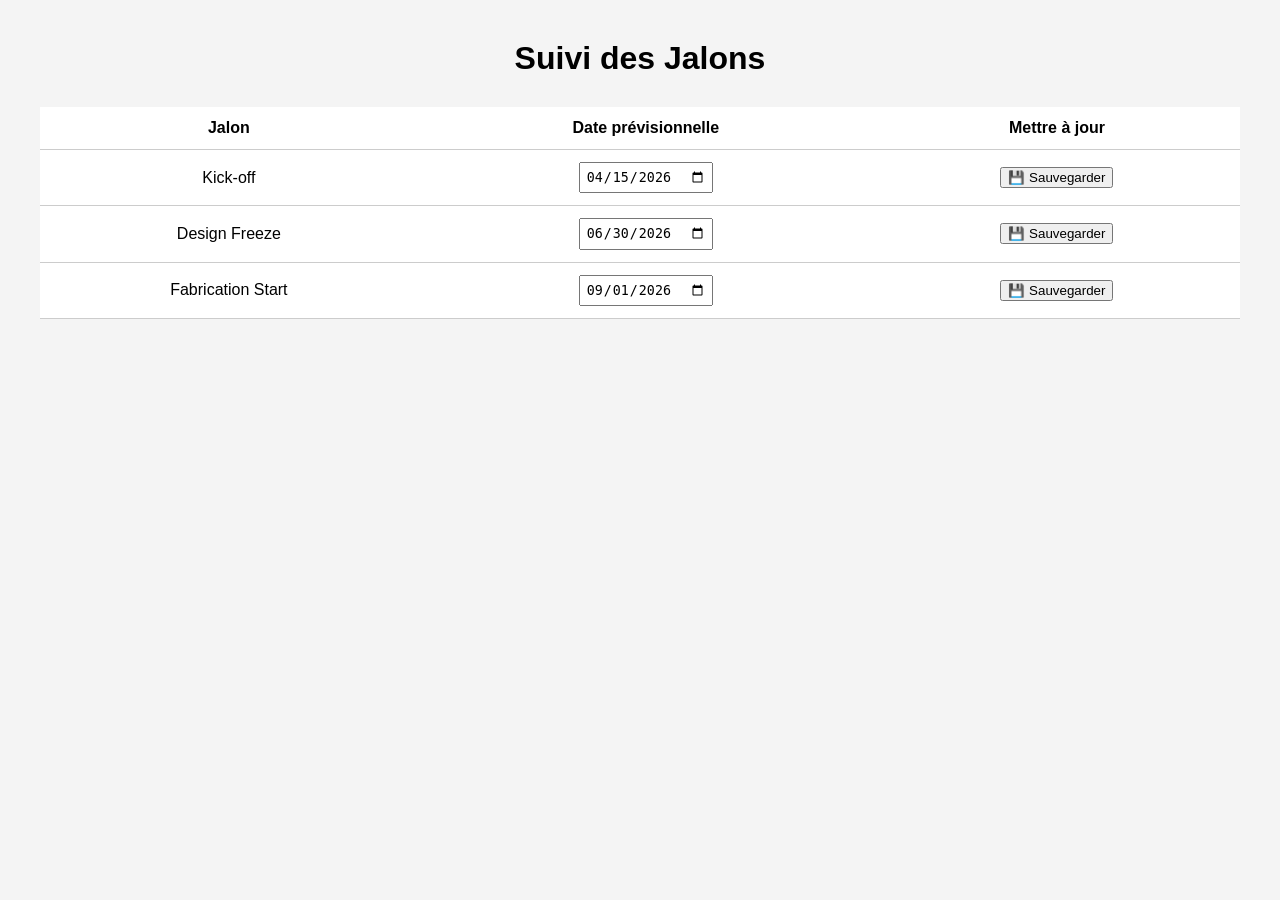
==== index.html @ 9afa563b "Add files via upload" ====
<!DOCTYPE html>
<html lang="fr">
<head>
    <meta charset="UTF-8">
    <meta name="viewport" content="width=device-width, initial-scale=1.0">
    <title>Suivi Jalons Planning</title>
    <link rel="stylesheet" href="style.css">
</head>
<body>

    <h1>Suivi des Jalons</h1>

    <table id="jalonsTable">
        <thead>
            <tr>
                <th>Jalon</th>
                <th>Date prévisionnelle</th>
                <th>Mettre à jour</th>
            </tr>
        </thead>
        <tbody>
            <!-- Les lignes seront générées automatiquement par JavaScript -->
        </tbody>
    </table>

    <script src="script.js"></script>
</body>
</html>
---- style.css ----
body {
    font-family: Arial, sans-serif;
    margin: 40px;
    background: #f4f4f4;
}

h1 {
    text-align: center;
    margin-bottom: 30px;
}

table {
    width: 100%;
    border-collapse: collapse;
    background: white;
}

th, td {
    padding: 12px;
    border-bottom: 1px solid #ccc;
    text-align: center;
}

input[type="date"] {
    padding: 5px;
}
``
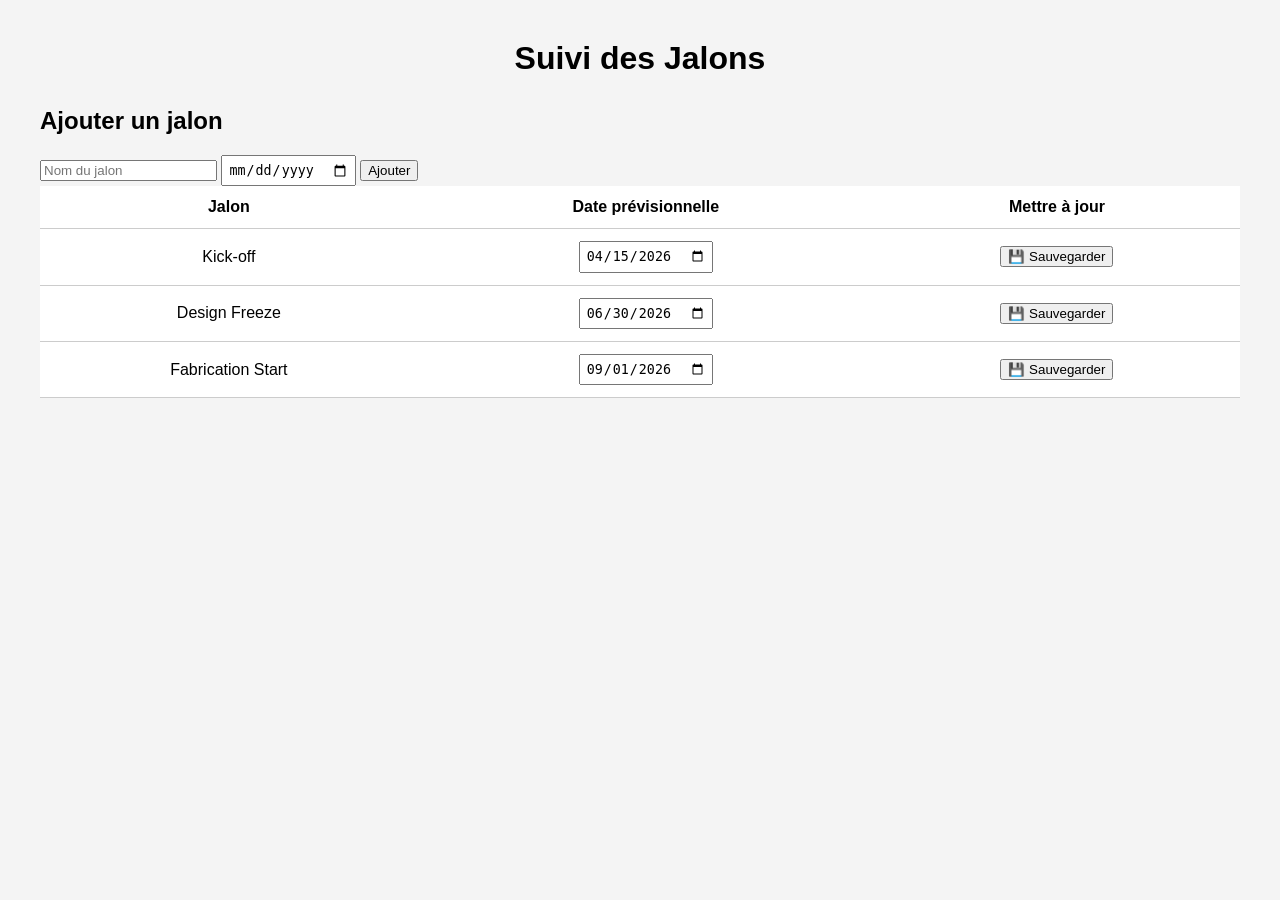
==== commit 6064ead4: "Add files via upload" ====
--- a/index.html
+++ b/index.html
@@ -9,6 +9,13 @@
 <body>
 
     <h1>Suivi des Jalons</h1>
+    <h2>Ajouter un jalon</h2>
+    <div id="addForm">
+    <input id="newName" type="text" placeholder="Nom du jalon">
+    <input id="newDate" type="date">
+    <button onclick="addJalon()">Ajouter</button>
+</div>
+
 
     <table id="jalonsTable">
         <thead>
--- a/style.css
+++ b/style.css
@@ -24,4 +24,3 @@
 input[type="date"] {
     padding: 5px;
 }
-``
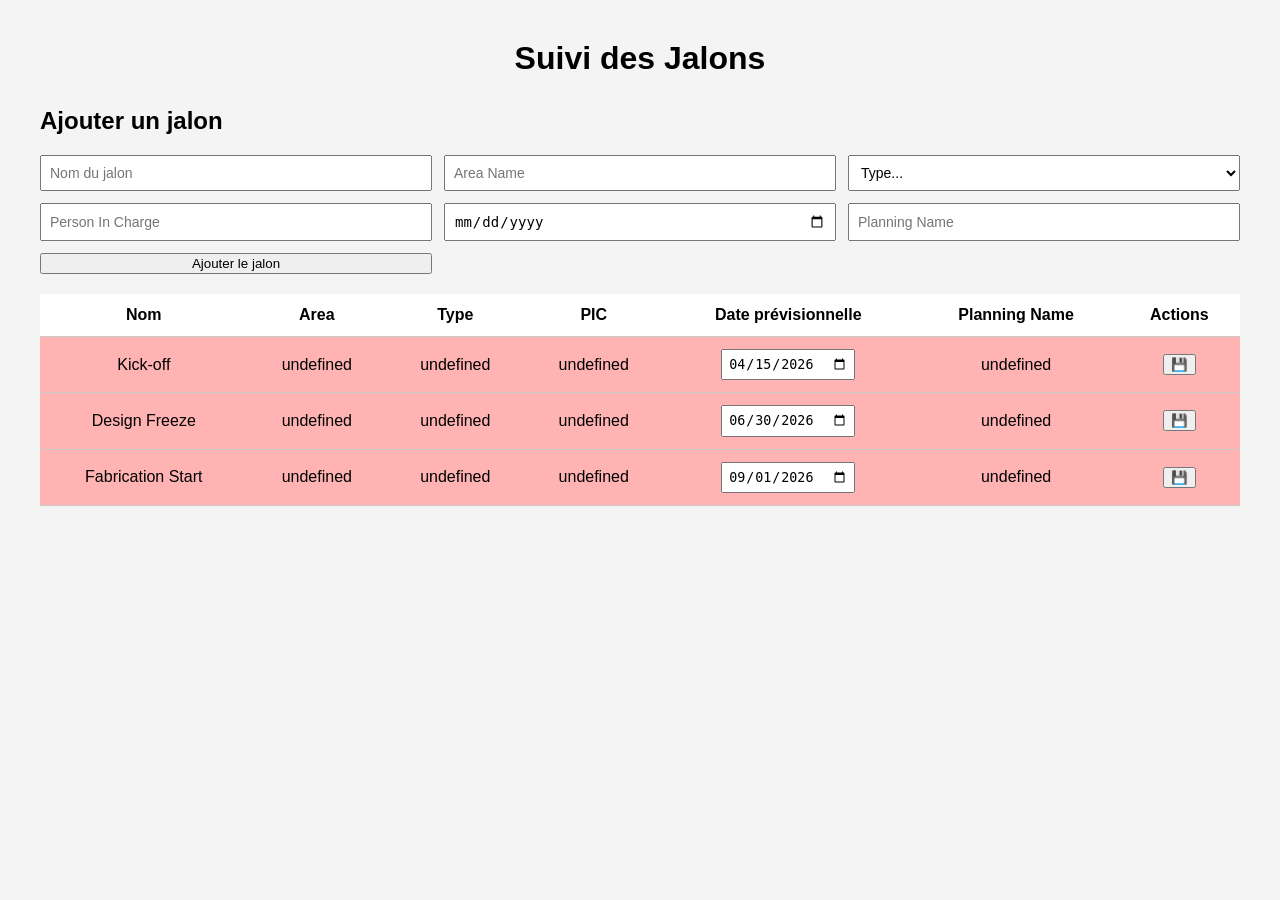
==== commit e71582ed: "Add files via upload" ====
--- a/index.html
+++ b/index.html
@@ -10,21 +10,45 @@
 
     <h1>Suivi des Jalons</h1>
     <h2>Ajouter un jalon</h2>
-    <div id="addForm">
+    
+<div id="addForm">
     <input id="newName" type="text" placeholder="Nom du jalon">
+
+    <input id="newArea" type="text" placeholder="Area Name">
+
+    <select id="newType">
+        <option value="">Type...</option>
+        <option value="Engineering">Engineering</option>
+        <option value="Procurement">Procurement</option>
+        <option value="Construction">Construction</option>
+        <option value="Commissioning">Commissioning</option>
+    </select>
+
+    <input id="newPIC" type="text" placeholder="Person In Charge">
+
     <input id="newDate" type="date">
-    <button onclick="addJalon()">Ajouter</button>
+
+    <input id="newPlanning" type="text" placeholder="Planning Name">
+
+    <button onclick="addJalon()">Ajouter le jalon</button>
 </div>
 
 
+
     <table id="jalonsTable">
-        <thead>
-            <tr>
-                <th>Jalon</th>
-                <th>Date prévisionnelle</th>
-                <th>Mettre à jour</th>
-            </tr>
-        </thead>
+        
+<thead>
+    <tr>
+        <th>Nom</th>
+        <th>Area</th>
+        <th>Type</th>
+        <th>PIC</th>
+        <th>Date prévisionnelle</th>
+        <th>Planning Name</th>
+        <th>Actions</th>
+    </tr>
+</thead>
+
         <tbody>
             <!-- Les lignes seront générées automatiquement par JavaScript -->
         </tbody>
--- a/style.css
+++ b/style.css
@@ -24,3 +24,15 @@
 input[type="date"] {
     padding: 5px;
 }
+
+#addForm {
+    display: grid;
+    grid-template-columns: repeat(3, 1fr);
+    gap: 12px;
+    margin-bottom: 20px;
+}
+
+#addForm input, #addForm select {
+    padding: 8px;
+    font-size: 14px;
+}
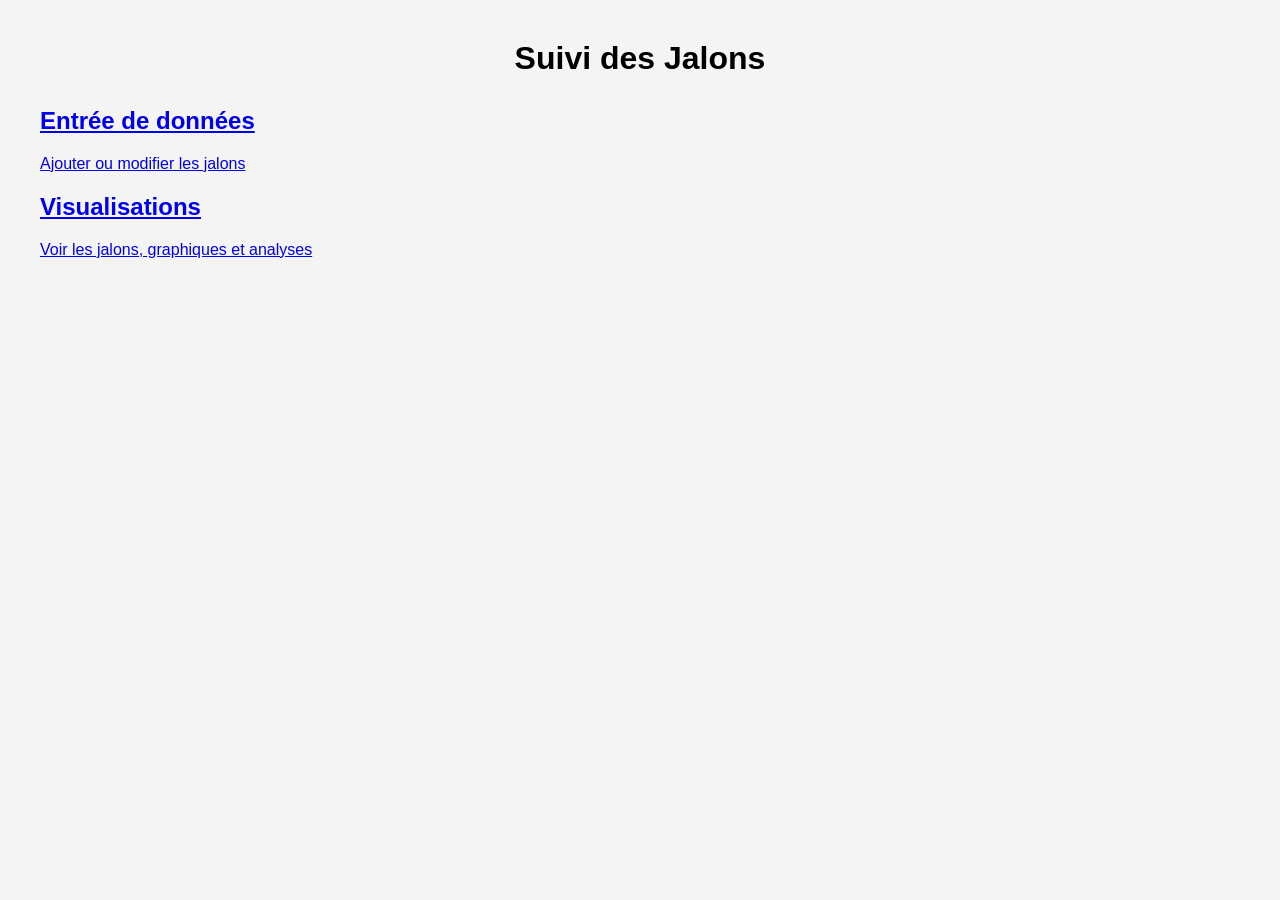
==== commit a19d46f2: "Add files via upload" ====
--- a/index.html
+++ b/index.html
@@ -1,59 +1,32 @@
+
 <!DOCTYPE html>
 <html lang="fr">
 <head>
     <meta charset="UTF-8">
     <meta name="viewport" content="width=device-width, initial-scale=1.0">
-    <title>Suivi Jalons Planning</title>
+    <title>Accueil - Suivi Jalons</title>
     <link rel="stylesheet" href="style.css">
 </head>
+
 <body>
 
-    <h1>Suivi des Jalons</h1>
-    <h2>Ajouter un jalon</h2>
-    
-<div id="addForm">
-    <input id="newName" type="text" placeholder="Nom du jalon">
+    <div class="homepage-container">
+        <h1>Suivi des Jalons</h1>
 
-    <input id="newArea" type="text" placeholder="Area Name">
+        <div class="card-container">
 
-    <select id="newType">
-        <option value="">Type...</option>
-        <option value="Engineering">Engineering</option>
-        <option value="Procurement">Procurement</option>
-        <option value="Construction">Construction</option>
-        <option value="Commissioning">Commissioning</option>
-    </select>
+            <a href="input.html" class="home-card">
+                <h2>Entrée de données</h2>
+                <p>Ajouter ou modifier les jalons</p>
+            </a>
 
-    <input id="newPIC" type="text" placeholder="Person In Charge">
+            <a href="visualisation.html" class="home-card">
+                <h2>Visualisations</h2>
+                <p>Voir les jalons, graphiques et analyses</p>
+            </a>
 
-    <input id="newDate" type="date">
+        </div>
+    </div>
 
-    <input id="newPlanning" type="text" placeholder="Planning Name">
-
-    <button onclick="addJalon()">Ajouter le jalon</button>
-</div>
-
-
-
-    <table id="jalonsTable">
-        
-<thead>
-    <tr>
-        <th>Nom</th>
-        <th>Area</th>
-        <th>Type</th>
-        <th>PIC</th>
-        <th>Date prévisionnelle</th>
-        <th>Planning Name</th>
-        <th>Actions</th>
-    </tr>
-</thead>
-
-        <tbody>
-            <!-- Les lignes seront générées automatiquement par JavaScript -->
-        </tbody>
-    </table>
-
-    <script src="script.js"></script>
 </body>
-</html>+</html>
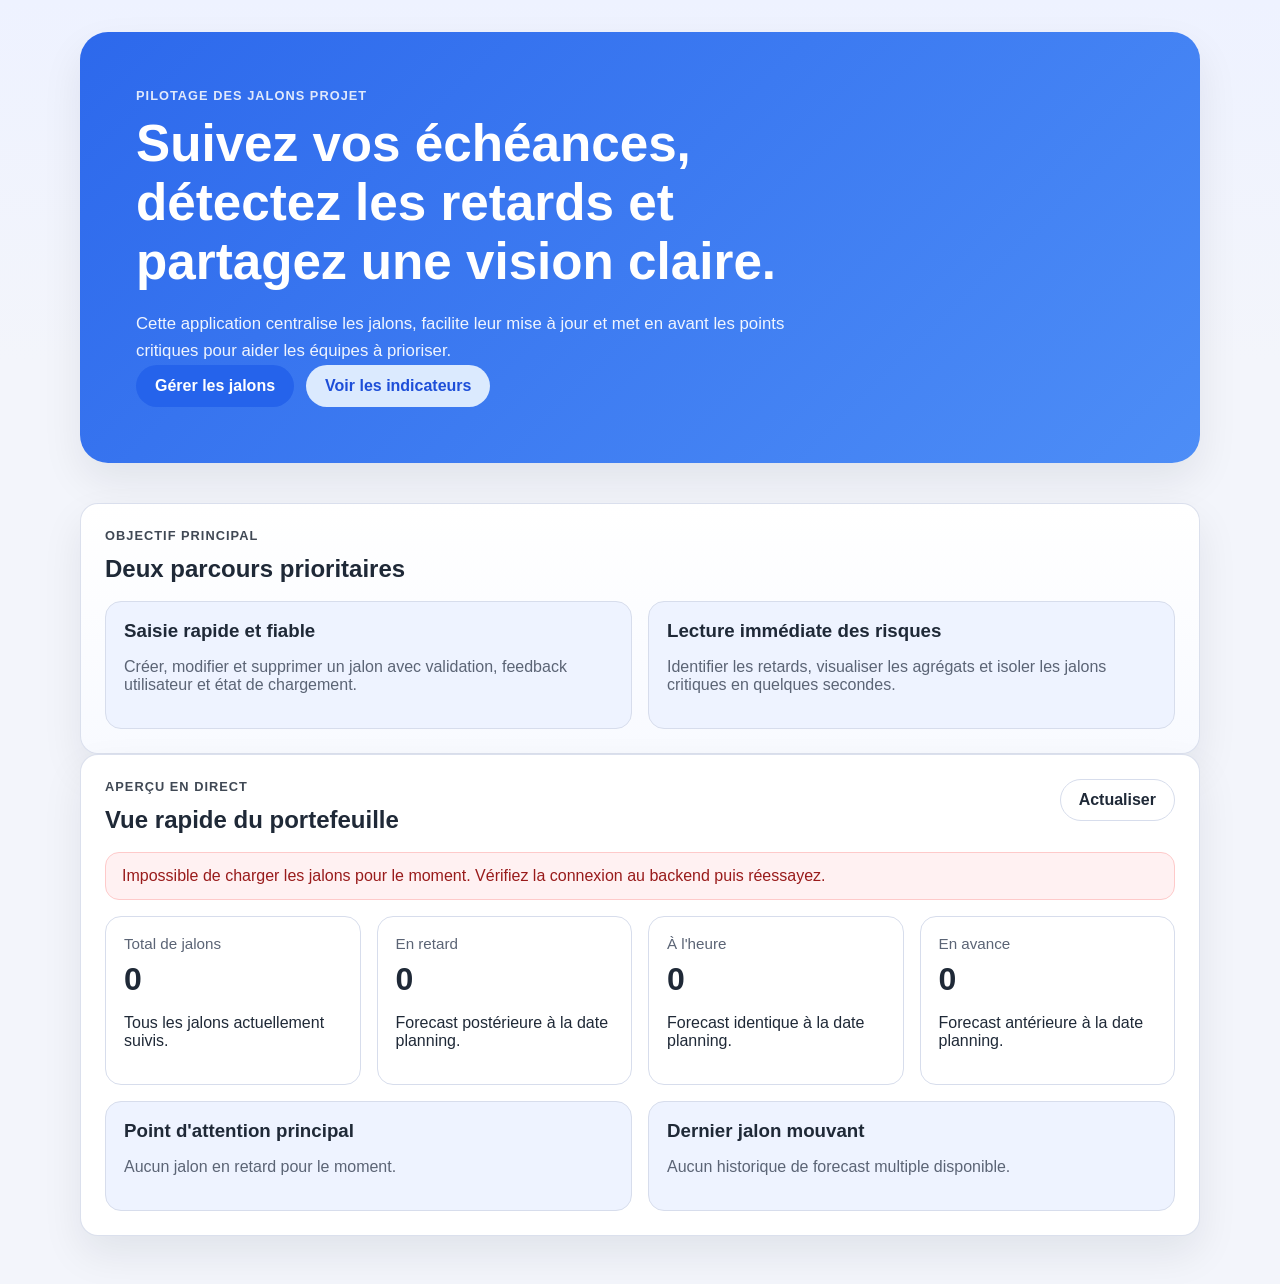
==== commit 8cfba7ad: "Implement first pass website improvements Agent-Logs-Url: https://github.com/Asilabyg/planning-jalon" ====
--- a/index.html
+++ b/index.html
@@ -1,32 +1,60 @@
-
-<!DOCTYPE html>
-<html lang="fr">
-<head>
-    <meta charset="UTF-8">
-    <meta name="viewport" content="width=device-width, initial-scale=1.0">
-    <title>Accueil - Suivi Jalons</title>
-    <link rel="stylesheet" href="style.css">
-</head>
-
-<body>
-
-    <div class="homepage-container">
-        <h1>Suivi des Jalons</h1>
-
-        <div class="card-container">
-
-            <a href="input.html" class="home-card">
-                <h2>Entrée de données</h2>
-                <p>Ajouter ou modifier les jalons</p>
-            </a>
-
-            <a href="visualisation.html" class="home-card">
-                <h2>Visualisations</h2>
-                <p>Voir les jalons, graphiques et analyses</p>
-            </a>
-
-        </div>
-    </div>
-
-</body>
-</html>
+<!DOCTYPE html>
+<html lang="fr">
+<head>
+    <meta charset="UTF-8">
+    <meta name="viewport" content="width=device-width, initial-scale=1.0">
+    <title>Accueil - Suivi des Jalons</title>
+    <link rel="stylesheet" href="style.css">
+</head>
+<body data-page="home">
+    <header class="site-header hero-header">
+        <div class="hero-shell">
+            <p class="eyebrow">Pilotage des jalons projet</p>
+            <h1>Suivez vos échéances, détectez les retards et partagez une vision claire.</h1>
+            <p class="hero-text">
+                Cette application centralise les jalons, facilite leur mise à jour et met en avant les points critiques pour aider les équipes à prioriser.
+            </p>
+            <div class="hero-actions">
+                <a class="button button-primary" href="input.html">Gérer les jalons</a>
+                <a class="button button-secondary" href="visualisation.html">Voir les indicateurs</a>
+            </div>
+        </div>
+    </header>
+
+    <main class="page-shell">
+        <section class="panel panel-highlight" aria-labelledby="priorities-title">
+            <div class="panel-heading">
+                <div>
+                    <p class="section-kicker">Objectif principal</p>
+                    <h2 id="priorities-title">Deux parcours prioritaires</h2>
+                </div>
+            </div>
+            <div class="feature-grid">
+                <article class="feature-card">
+                    <h3>Saisie rapide et fiable</h3>
+                    <p>Créer, modifier et supprimer un jalon avec validation, feedback utilisateur et état de chargement.</p>
+                </article>
+                <article class="feature-card">
+                    <h3>Lecture immédiate des risques</h3>
+                    <p>Identifier les retards, visualiser les agrégats et isoler les jalons critiques en quelques secondes.</p>
+                </article>
+            </div>
+        </section>
+
+        <section class="panel" aria-labelledby="overview-title">
+            <div class="panel-heading panel-heading-wrap">
+                <div>
+                    <p class="section-kicker">Aperçu en direct</p>
+                    <h2 id="overview-title">Vue rapide du portefeuille</h2>
+                </div>
+                <button id="refreshOverviewButton" class="button button-ghost" type="button">Actualiser</button>
+            </div>
+            <div id="globalMessage" class="feedback hidden" role="status" aria-live="polite"></div>
+            <div id="homeOverview" class="summary-grid" aria-live="polite"></div>
+            <div id="homeHighlights" class="insight-grid"></div>
+        </section>
+    </main>
+
+    <script src="script.js"></script>
+</body>
+</html>
--- a/style.css
+++ b/style.css
@@ -1,38 +1,507 @@
-body {
-    font-family: Arial, sans-serif;
-    margin: 40px;
-    background: #f4f4f4;
-}
-
-h1 {
-    text-align: center;
-    margin-bottom: 30px;
-}
-
-table {
-    width: 100%;
-    border-collapse: collapse;
-    background: white;
-}
-
-th, td {
-    padding: 12px;
-    border-bottom: 1px solid #ccc;
-    text-align: center;
-}
-
-input[type="date"] {
-    padding: 5px;
-}
-
-#addForm {
-    display: grid;
-    grid-template-columns: repeat(3, 1fr);
-    gap: 12px;
-    margin-bottom: 20px;
-}
-
-#addForm input, #addForm select {
-    padding: 8px;
-    font-size: 14px;
-}
+:root {
+    --bg: #f3f5fb;
+    --panel: #ffffff;
+    --panel-alt: #eef3ff;
+    --text: #1f2937;
+    --muted: #5b6475;
+    --border: #d7ddec;
+    --primary: #2563eb;
+    --primary-dark: #1d4ed8;
+    --success: #1f8f5f;
+    --warning: #d97706;
+    --danger: #dc2626;
+    --shadow: 0 18px 40px rgba(15, 23, 42, 0.08);
+    --radius: 18px;
+}
+
+* {
+    box-sizing: border-box;
+}
+
+body {
+    margin: 0;
+    font-family: Arial, sans-serif;
+    background: linear-gradient(180deg, #eef2ff 0%, var(--bg) 28%, var(--bg) 100%);
+    color: var(--text);
+}
+
+a {
+    color: inherit;
+}
+
+button,
+input,
+select {
+    font: inherit;
+}
+
+button {
+    cursor: pointer;
+}
+
+.site-header {
+    padding: 32px 24px 0;
+}
+
+.hero-header {
+    padding-bottom: 16px;
+}
+
+.hero-shell,
+.header-bar,
+.page-shell {
+    width: min(1120px, calc(100% - 32px));
+    margin: 0 auto;
+}
+
+.hero-shell {
+    background: linear-gradient(135deg, rgba(37, 99, 235, 0.96), rgba(59, 130, 246, 0.9));
+    color: #fff;
+    border-radius: 28px;
+    padding: 56px;
+    box-shadow: var(--shadow);
+}
+
+.compact-header .header-bar {
+    display: flex;
+    align-items: center;
+    justify-content: space-between;
+    gap: 16px;
+    padding: 0 0 8px;
+}
+
+.eyebrow,
+.section-kicker {
+    margin: 0 0 12px;
+    text-transform: uppercase;
+    letter-spacing: 0.08em;
+    font-size: 0.8rem;
+    font-weight: 700;
+    color: inherit;
+    opacity: 0.85;
+}
+
+.hero-shell h1,
+.header-bar h1 {
+    margin: 0;
+    line-height: 1.15;
+}
+
+.hero-shell h1 {
+    max-width: 760px;
+    font-size: clamp(2.2rem, 4vw, 3.6rem);
+}
+
+.hero-text {
+    max-width: 700px;
+    margin: 18px 0 0;
+    font-size: 1.05rem;
+    line-height: 1.65;
+    color: rgba(255, 255, 255, 0.92);
+}
+
+.hero-actions,
+.header-actions,
+.form-actions,
+.action-group {
+    display: flex;
+    flex-wrap: wrap;
+    gap: 12px;
+}
+
+.page-shell {
+    padding: 24px 0 48px;
+}
+
+.page-stack {
+    display: grid;
+    gap: 20px;
+}
+
+.panel {
+    background: var(--panel);
+    border: 1px solid rgba(215, 221, 236, 0.9);
+    border-radius: var(--radius);
+    padding: 24px;
+    box-shadow: var(--shadow);
+}
+
+.panel-highlight {
+    background: linear-gradient(180deg, #ffffff 0%, #f8faff 100%);
+}
+
+.panel-heading {
+    display: flex;
+    align-items: flex-start;
+    justify-content: space-between;
+    gap: 16px;
+    margin-bottom: 18px;
+}
+
+.panel-heading-wrap {
+    flex-wrap: wrap;
+}
+
+.panel h2,
+.panel h3 {
+    margin: 0;
+}
+
+.button {
+    appearance: none;
+    border: 1px solid transparent;
+    border-radius: 999px;
+    padding: 11px 18px;
+    font-weight: 700;
+    text-decoration: none;
+    transition: transform 0.2s ease, background 0.2s ease, border-color 0.2s ease, color 0.2s ease;
+}
+
+.button:hover,
+.button:focus-visible {
+    transform: translateY(-1px);
+}
+
+.button:focus-visible,
+input:focus-visible,
+select:focus-visible,
+a:focus-visible {
+    outline: 3px solid rgba(37, 99, 235, 0.25);
+    outline-offset: 2px;
+}
+
+.button-primary {
+    background: var(--primary);
+    color: #fff;
+}
+
+.button-primary:hover,
+.button-primary:focus-visible {
+    background: var(--primary-dark);
+}
+
+.button-secondary {
+    background: #dbeafe;
+    color: #1d4ed8;
+}
+
+.button-secondary:hover,
+.button-secondary:focus-visible {
+    background: #bfdbfe;
+}
+
+.button-ghost {
+    background: #fff;
+    border-color: var(--border);
+    color: var(--text);
+}
+
+.button-ghost:hover,
+.button-ghost:focus-visible {
+    border-color: #b7c4e2;
+    background: #f8fbff;
+}
+
+.button-danger {
+    background: #fee2e2;
+    color: #b91c1c;
+}
+
+.button-danger:hover,
+.button-danger:focus-visible {
+    background: #fecaca;
+}
+
+.button[disabled] {
+    opacity: 0.6;
+    cursor: wait;
+    transform: none;
+}
+
+.feature-grid,
+.summary-grid,
+.insight-grid {
+    display: grid;
+    gap: 16px;
+}
+
+.feature-grid,
+.summary-grid {
+    grid-template-columns: repeat(auto-fit, minmax(220px, 1fr));
+}
+
+.insight-grid {
+    grid-template-columns: repeat(auto-fit, minmax(260px, 1fr));
+    margin-top: 16px;
+}
+
+.feature-card,
+.summary-card,
+.summary-panel,
+.insight-card,
+.critical-item {
+    border: 1px solid var(--border);
+    border-radius: 16px;
+    background: var(--panel-alt);
+    padding: 18px;
+}
+
+.feature-card p,
+.insight-card p,
+.summary-panel p,
+.empty-state,
+.list-item-meta,
+.feedback,
+.table-subtext {
+    color: var(--muted);
+}
+
+.summary-card {
+    background: #fff;
+}
+
+.summary-value {
+    display: block;
+    margin-top: 8px;
+    font-size: 2rem;
+    font-weight: 700;
+    color: var(--text);
+}
+
+.summary-label {
+    font-size: 0.95rem;
+    color: var(--muted);
+}
+
+.feedback {
+    border-radius: 14px;
+    padding: 14px 16px;
+    margin-bottom: 16px;
+    border: 1px solid var(--border);
+    background: #f8fafc;
+}
+
+.feedback-success {
+    border-color: #b8e3cc;
+    background: #effcf4;
+    color: #166534;
+}
+
+.feedback-error {
+    border-color: #fecaca;
+    background: #fff1f2;
+    color: #991b1b;
+}
+
+.hidden {
+    display: none !important;
+}
+
+.form-grid,
+.toolbar {
+    display: grid;
+    gap: 16px;
+}
+
+.form-grid {
+    grid-template-columns: repeat(auto-fit, minmax(220px, 1fr));
+}
+
+.toolbar {
+    grid-template-columns: repeat(auto-fit, minmax(180px, 1fr));
+    margin-bottom: 18px;
+}
+
+.form-grid-full,
+.field-group-wide {
+    grid-column: 1 / -1;
+}
+
+.field-group {
+    display: grid;
+    gap: 8px;
+}
+
+label {
+    font-weight: 700;
+    color: var(--text);
+}
+
+input,
+select {
+    width: 100%;
+    border: 1px solid var(--border);
+    border-radius: 12px;
+    padding: 12px 14px;
+    background: #fff;
+    color: var(--text);
+}
+
+input::placeholder {
+    color: #9aa3b2;
+}
+
+.table-wrapper {
+    overflow-x: auto;
+    border: 1px solid var(--border);
+    border-radius: 16px;
+}
+
+.table-wrapper::-webkit-scrollbar {
+    height: 10px;
+}
+
+.table-wrapper::-webkit-scrollbar-thumb {
+    background: #cbd5e1;
+    border-radius: 999px;
+}
+
+table {
+    width: 100%;
+    border-collapse: collapse;
+    min-width: 980px;
+    background: #fff;
+}
+
+th,
+td {
+    padding: 14px 16px;
+    border-bottom: 1px solid #e5eaf5;
+    text-align: left;
+    vertical-align: top;
+}
+
+th {
+    background: #f8fafc;
+    font-size: 0.9rem;
+}
+
+tbody tr:hover {
+    background: #f8fbff;
+}
+
+.status-badge {
+    display: inline-flex;
+    align-items: center;
+    gap: 8px;
+    font-weight: 700;
+    white-space: nowrap;
+}
+
+.status-dot {
+    width: 12px;
+    height: 12px;
+    border-radius: 50%;
+    flex-shrink: 0;
+}
+
+.status-late {
+    background: var(--danger);
+}
+
+.status-ontime {
+    background: var(--warning);
+}
+
+.status-ahead {
+    background: var(--success);
+}
+
+.empty-state {
+    margin: 14px 2px 0;
+}
+
+.list-stack {
+    display: grid;
+    gap: 10px;
+}
+
+.list-item {
+    display: flex;
+    align-items: center;
+    justify-content: space-between;
+    gap: 16px;
+    padding: 12px 0;
+    border-bottom: 1px solid #e5eaf5;
+}
+
+.list-item:last-child {
+    border-bottom: 0;
+    padding-bottom: 0;
+}
+
+.list-item:first-child {
+    padding-top: 0;
+}
+
+.list-item strong {
+    display: block;
+    margin-bottom: 4px;
+}
+
+.metric-pill {
+    display: inline-flex;
+    align-items: center;
+    gap: 6px;
+    padding: 8px 12px;
+    border-radius: 999px;
+    background: #fff;
+    border: 1px solid var(--border);
+    font-weight: 700;
+    white-space: nowrap;
+}
+
+.critical-item {
+    display: grid;
+    gap: 8px;
+}
+
+.critical-item + .critical-item {
+    margin-top: 12px;
+}
+
+@media (max-width: 840px) {
+    .hero-shell {
+        padding: 32px 24px;
+    }
+
+    .compact-header .header-bar,
+    .panel-heading {
+        flex-direction: column;
+        align-items: stretch;
+    }
+
+    .page-shell,
+    .hero-shell,
+    .header-bar {
+        width: min(1120px, calc(100% - 24px));
+    }
+
+    .site-header {
+        padding: 20px 0 0;
+    }
+}
+
+@media (max-width: 640px) {
+    .panel {
+        padding: 18px;
+    }
+
+    .hero-shell h1 {
+        font-size: 2rem;
+    }
+
+    .button,
+    .header-actions a,
+    .header-actions button {
+        width: 100%;
+        justify-content: center;
+    }
+
+    .hero-actions,
+    .header-actions,
+    .form-actions,
+    .action-group {
+        flex-direction: column;
+    }
+}
